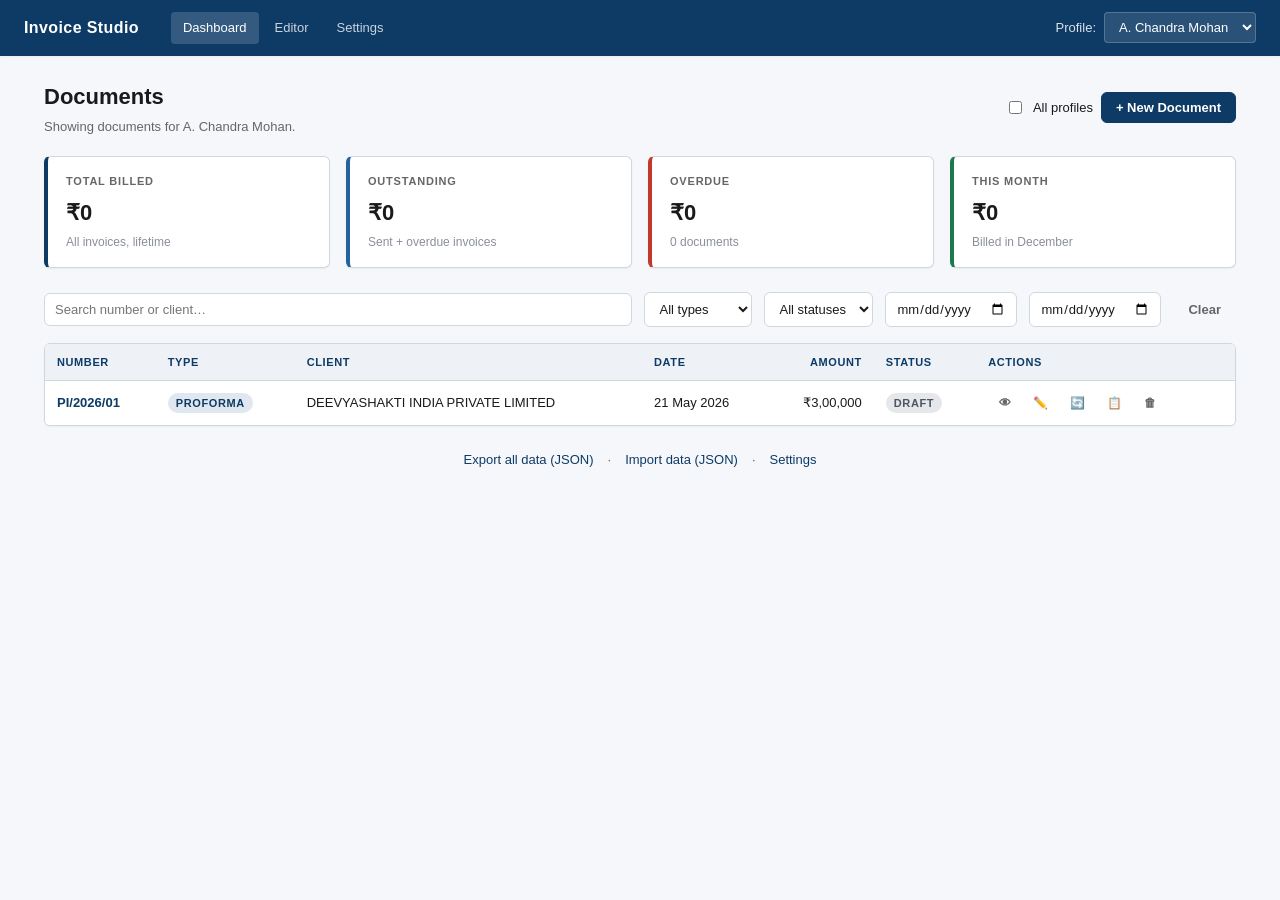
==== index.html @ 00c02a69 "Initial commit: Invoice Studio v1" ====
<!doctype html>
<html lang="en">
<head>
  <meta charset="utf-8">
  <meta name="viewport" content="width=device-width, initial-scale=1">
  <title>Dashboard — Invoice Studio</title>
  <link rel="stylesheet" href="assets/css/app.css">
</head>
<body>

  <header class="app-topbar">
    <h1 class="app-topbar__title">Invoice Studio</h1>
    <nav class="app-topbar__nav">
      <a href="index.html" class="is-active">Dashboard</a>
      <a href="editor.html?type=proforma">Editor</a>
      <a href="settings.html">Settings</a>
    </nav>
    <span class="app-topbar__spacer"></span>
    <div class="app-topbar__profile-pick">
      <span>Profile:</span>
      <select id="profile-switcher"></select>
    </div>
  </header>

  <div class="page">
    <div class="page__header">
      <div>
        <h2 class="page__title">Documents</h2>
        <p class="page__subtitle" id="scope-line">Showing documents for the active profile.</p>
      </div>
      <div style="display:flex;gap:8px;">
        <label class="checkbox-row" style="margin:0;">
          <input type="checkbox" id="show-all-profiles"> All profiles
        </label>
        <a class="btn btn--primary" href="editor.html?type=proforma">+ New Document</a>
      </div>
    </div>

    <!-- KPIs -->
    <div class="kpi-strip">
      <div class="kpi">
        <p class="kpi__label">Total Billed</p>
        <p class="kpi__value" id="kpi-billed">₹0</p>
        <p class="kpi__hint">All invoices, lifetime</p>
      </div>
      <div class="kpi kpi--info">
        <p class="kpi__label">Outstanding</p>
        <p class="kpi__value" id="kpi-outstanding">₹0</p>
        <p class="kpi__hint">Sent + overdue invoices</p>
      </div>
      <div class="kpi kpi--danger">
        <p class="kpi__label">Overdue</p>
        <p class="kpi__value" id="kpi-overdue">₹0</p>
        <p class="kpi__hint" id="kpi-overdue-count">0 documents</p>
      </div>
      <div class="kpi kpi--success">
        <p class="kpi__label">This Month</p>
        <p class="kpi__value" id="kpi-month">₹0</p>
        <p class="kpi__hint" id="kpi-month-label">Billed this month</p>
      </div>
    </div>

    <!-- Filters -->
    <div class="filters">
      <div class="field" style="flex:1;min-width:200px;">
        <input class="field__input" type="text" id="f-search" placeholder="Search number or client…">
      </div>
      <div class="field">
        <select class="field__select" id="f-type">
          <option value="all">All types</option>
          <option value="proforma">Proforma</option>
          <option value="invoice">Tax Invoice</option>
        </select>
      </div>
      <div class="field">
        <select class="field__select" id="f-status">
          <option value="all">All statuses</option>
          <option value="draft">Draft</option>
          <option value="sent">Sent</option>
          <option value="paid">Paid</option>
          <option value="overdue">Overdue</option>
          <option value="converted">Converted</option>
        </select>
      </div>
      <div class="field">
        <input class="field__input" type="date" id="f-date-from" placeholder="From">
      </div>
      <div class="field">
        <input class="field__input" type="date" id="f-date-to" placeholder="To">
      </div>
      <button class="btn btn--ghost" id="btn-clear-filters">Clear</button>
    </div>

    <!-- Table -->
    <div class="card" style="overflow:hidden;">
      <table class="tbl" id="docs-table">
        <thead>
          <tr>
            <th>Number</th>
            <th>Type</th>
            <th>Client</th>
            <th>Date</th>
            <th class="num">Amount</th>
            <th>Status</th>
            <th>Actions</th>
          </tr>
        </thead>
        <tbody id="docs-body"></tbody>
      </table>
      <div id="empty-state" style="display:none;" class="empty">
        <h3>No documents</h3>
        <p>Try adjusting filters or create a new document.</p>
        <a class="btn btn--primary" href="editor.html?type=proforma">+ New Document</a>
      </div>
    </div>

    <footer style="margin-top:24px;display:flex;gap:14px;justify-content:center;font-size:13px;color:var(--app-muted);">
      <a href="#" id="btn-export-all">Export all data (JSON)</a>
      <span>·</span>
      <a href="#" id="btn-import-all">Import data (JSON)</a>
      <span>·</span>
      <a href="settings.html">Settings</a>
    </footer>
    <input type="file" id="hidden-import" accept="application/json,.json" style="display:none;">
  </div>

  <div class="toast-host" id="toast-host"></div>

  <script src="assets/js/store.js"></script>
  <script src="assets/js/numbering.js"></script>
  <script src="assets/js/calc.js"></script>
  <script src="assets/js/convert.js"></script>
  <script src="assets/js/dashboard.js"></script>
</body>
</html>
---- assets/css/app.css ----
/* app.css — UI chrome for dashboard, editor, settings, preview toolbar.
 * invoice.css owns the print template; this file owns everything else.
 */

:root {
  --app-navy: #0d3b66;
  --app-navy-dark: #08294a;
  --app-bg: #f5f7fa;
  --app-surface: #ffffff;
  --app-border: #d0d7de;
  --app-border-strong: #b6c0cc;
  --app-text: #1a1a1a;
  --app-muted: #666666;
  --app-muted-soft: #8a8f98;
  --app-danger: #c0392b;
  --app-success: #1e7a4d;
  --app-warning: #b3791d;
  --app-info: #2563a0;
  --app-purple: #6d3a93;
  --app-radius: 6px;
  --app-shadow-sm: 0 1px 2px rgba(13, 59, 102, 0.06);
  --app-shadow-md: 0 4px 14px rgba(13, 59, 102, 0.08);
}

* { box-sizing: border-box; }

html, body {
  margin: 0;
  padding: 0;
  background: var(--app-bg);
  color: var(--app-text);
  font-family: -apple-system, BlinkMacSystemFont, "Helvetica Neue", Helvetica, Arial, sans-serif;
  font-size: 14px;
  line-height: 1.5;
  font-variant-numeric: tabular-nums;
}

a { color: var(--app-navy); text-decoration: none; }
a:hover { text-decoration: underline; }

/* ---------- App top bar ---------- */

.app-topbar {
  background: var(--app-navy);
  color: #fff;
  padding: 12px 24px;
  display: flex;
  align-items: center;
  gap: 24px;
  box-shadow: var(--app-shadow-sm);
}

.app-topbar__title {
  margin: 0;
  font-size: 16px;
  font-weight: 700;
  letter-spacing: 0.4px;
}

.app-topbar__nav {
  display: flex;
  gap: 4px;
  margin-left: 8px;
}

.app-topbar__nav a {
  color: rgba(255, 255, 255, 0.78);
  padding: 6px 12px;
  border-radius: 4px;
  font-size: 13px;
  font-weight: 500;
}

.app-topbar__nav a:hover {
  background: rgba(255, 255, 255, 0.1);
  color: #fff;
  text-decoration: none;
}

.app-topbar__nav a.is-active {
  background: rgba(255, 255, 255, 0.16);
  color: #fff;
}

.app-topbar__spacer { flex: 1; }

.app-topbar__profile-pick {
  display: flex;
  align-items: center;
  gap: 8px;
  font-size: 13px;
  color: rgba(255, 255, 255, 0.85);
}

.app-topbar__profile-pick select {
  background: rgba(255, 255, 255, 0.12);
  color: #fff;
  border: 1px solid rgba(255, 255, 255, 0.2);
  padding: 6px 10px;
  border-radius: 4px;
  font-size: 13px;
}

.app-topbar__profile-pick select option {
  color: var(--app-text);
}

/* ---------- Buttons ---------- */

.btn {
  display: inline-flex;
  align-items: center;
  gap: 6px;
  padding: 8px 14px;
  font-size: 13px;
  font-weight: 600;
  border-radius: var(--app-radius);
  border: 1px solid var(--app-border);
  background: var(--app-surface);
  color: var(--app-text);
  cursor: pointer;
  line-height: 1;
  transition: background 0.12s, border-color 0.12s, color 0.12s;
}

.btn:hover { background: #f0f3f7; }

.btn:disabled, .btn[aria-disabled="true"] {
  opacity: 0.5;
  cursor: not-allowed;
}

.btn--primary {
  background: var(--app-navy);
  border-color: var(--app-navy);
  color: #fff;
}
.btn--primary:hover { background: var(--app-navy-dark); border-color: var(--app-navy-dark); }

.btn--danger {
  background: #fff;
  border-color: var(--app-danger);
  color: var(--app-danger);
}
.btn--danger:hover { background: var(--app-danger); color: #fff; }

.btn--ghost {
  background: transparent;
  border-color: transparent;
  color: var(--app-muted);
}
.btn--ghost:hover {
  background: #eef2f7;
  color: var(--app-text);
}

.btn--sm { padding: 5px 10px; font-size: 12px; }
.btn--icon { padding: 6px 8px; }

/* ---------- Page layout ---------- */

.page {
  max-width: 1240px;
  margin: 0 auto;
  padding: 24px;
}

.page-narrow {
  max-width: 880px;
  margin: 0 auto;
  padding: 24px;
}

.page__header {
  display: flex;
  align-items: center;
  justify-content: space-between;
  gap: 16px;
  margin-bottom: 20px;
}

.page__title {
  margin: 0;
  font-size: 22px;
  font-weight: 700;
  color: var(--app-text);
}

.page__subtitle {
  margin: 4px 0 0;
  color: var(--app-muted);
  font-size: 13px;
}

/* ---------- Cards ---------- */

.card {
  background: var(--app-surface);
  border: 1px solid var(--app-border);
  border-radius: var(--app-radius);
  box-shadow: var(--app-shadow-sm);
}

.card__body { padding: 18px; }

.card__header {
  padding: 14px 18px;
  border-bottom: 1px solid var(--app-border);
  display: flex;
  align-items: center;
  justify-content: space-between;
}

.card__title {
  margin: 0;
  font-size: 14px;
  font-weight: 700;
  text-transform: uppercase;
  letter-spacing: 0.6px;
  color: var(--app-navy);
}

/* ---------- KPI strip ---------- */

.kpi-strip {
  display: grid;
  grid-template-columns: repeat(4, 1fr);
  gap: 16px;
  margin-bottom: 24px;
}

.kpi {
  background: var(--app-surface);
  border: 1px solid var(--app-border);
  border-left: 4px solid var(--app-navy);
  border-radius: var(--app-radius);
  padding: 16px 18px;
  box-shadow: var(--app-shadow-sm);
}

.kpi__label {
  font-size: 11px;
  text-transform: uppercase;
  letter-spacing: 0.8px;
  color: var(--app-muted);
  margin: 0 0 6px;
  font-weight: 600;
}

.kpi__value {
  font-size: 22px;
  font-weight: 700;
  color: var(--app-text);
  margin: 0;
}

.kpi__hint {
  margin: 4px 0 0;
  font-size: 12px;
  color: var(--app-muted-soft);
}

.kpi--danger { border-left-color: var(--app-danger); }
.kpi--success { border-left-color: var(--app-success); }
.kpi--info { border-left-color: var(--app-info); }

/* ---------- Tables ---------- */

.tbl {
  width: 100%;
  border-collapse: collapse;
  background: var(--app-surface);
}

.tbl th, .tbl td {
  padding: 10px 12px;
  text-align: left;
  border-bottom: 1px solid var(--app-border);
  vertical-align: middle;
  font-size: 13px;
}

.tbl th {
  background: #eef2f7;
  font-size: 11px;
  font-weight: 700;
  text-transform: uppercase;
  letter-spacing: 0.6px;
  color: var(--app-navy);
}

.tbl td.num, .tbl th.num { text-align: right; }

.tbl tr:last-child td { border-bottom: none; }

.tbl tr:hover td { background: #fafbfd; }

/* ---------- Status pills ---------- */

.pill {
  display: inline-block;
  padding: 2px 8px;
  border-radius: 999px;
  font-size: 11px;
  font-weight: 700;
  text-transform: uppercase;
  letter-spacing: 0.6px;
  background: #e5e7eb;
  color: #4b5563;
}
.pill--draft     { background: #e5e7eb; color: #4b5563; }
.pill--sent      { background: #dbeafe; color: #1d4ed8; }
.pill--paid      { background: #d1fae5; color: #047857; }
.pill--overdue   { background: #fee2e2; color: #b91c1c; }
.pill--converted { background: #ede9fe; color: #6d28d9; }
.pill--proforma  { background: #e0e7ef; color: #0d3b66; }
.pill--invoice   { background: #0d3b66; color: #fff; }

/* ---------- Forms ---------- */

.field {
  display: block;
  margin-bottom: 14px;
}

.field__label {
  display: block;
  font-size: 12px;
  font-weight: 600;
  color: var(--app-muted);
  text-transform: uppercase;
  letter-spacing: 0.6px;
  margin-bottom: 6px;
}

.field__input,
.field__select,
.field__textarea {
  width: 100%;
  padding: 8px 10px;
  border: 1px solid var(--app-border);
  border-radius: var(--app-radius);
  font-size: 13px;
  font-family: inherit;
  background: #fff;
  color: var(--app-text);
}

.field__input:focus,
.field__select:focus,
.field__textarea:focus {
  outline: none;
  border-color: var(--app-navy);
  box-shadow: 0 0 0 3px rgba(13, 59, 102, 0.12);
}

.field__textarea { min-height: 80px; resize: vertical; }

.field-row {
  display: grid;
  grid-template-columns: repeat(2, 1fr);
  gap: 12px;
}

.field-row--3 { grid-template-columns: repeat(3, 1fr); }
.field-row--4 { grid-template-columns: repeat(4, 1fr); }

.field__hint {
  margin-top: 4px;
  font-size: 11px;
  color: var(--app-muted);
}

.field__error {
  margin-top: 4px;
  font-size: 11px;
  color: var(--app-danger);
}

.checkbox-row {
  display: flex;
  align-items: center;
  gap: 8px;
  margin-bottom: 8px;
  font-size: 13px;
}

.radio-group {
  display: inline-flex;
  border: 1px solid var(--app-border);
  border-radius: var(--app-radius);
  overflow: hidden;
}

.radio-group label {
  padding: 6px 12px;
  font-size: 13px;
  cursor: pointer;
  background: #fff;
  border-right: 1px solid var(--app-border);
}

.radio-group label:last-child { border-right: none; }

.radio-group input[type="radio"] {
  display: none;
}

.radio-group input[type="radio"]:checked + span {
  /* nothing — wrapper handles styling */
}

.radio-group label.is-active {
  background: var(--app-navy);
  color: #fff;
}

/* ---------- Filters bar ---------- */

.filters {
  display: flex;
  gap: 12px;
  align-items: center;
  margin-bottom: 16px;
  flex-wrap: wrap;
}

.filters .field {
  margin-bottom: 0;
}

/* ---------- Empty state ---------- */

.empty {
  text-align: center;
  padding: 48px 24px;
  color: var(--app-muted);
  background: var(--app-surface);
  border: 1px dashed var(--app-border-strong);
  border-radius: var(--app-radius);
}

.empty h3 {
  margin: 0 0 6px;
  font-size: 16px;
  color: var(--app-text);
}

.empty p { margin: 0 0 14px; font-size: 13px; }

/* ---------- Toolbar (preview) ---------- */

.toolbar {
  background: var(--app-surface);
  border-bottom: 1px solid var(--app-border);
  padding: 10px 24px;
  display: flex;
  align-items: center;
  gap: 8px;
  position: sticky;
  top: 0;
  z-index: 10;
  box-shadow: var(--app-shadow-sm);
}

.toolbar__title {
  margin: 0;
  font-size: 14px;
  font-weight: 700;
  margin-right: 12px;
}

.toolbar__spacer { flex: 1; }

/* ---------- Editor split layout ---------- */

.editor {
  display: grid;
  grid-template-columns: minmax(0, 1.05fr) minmax(0, 1fr);
  gap: 24px;
  align-items: start;
}

.editor__form {
  min-width: 0;
}

.editor__preview {
  position: sticky;
  top: 80px;
  height: calc(100vh - 96px);
  border: 1px solid var(--app-border);
  border-radius: var(--app-radius);
  background: #fff;
  overflow: hidden;
  box-shadow: var(--app-shadow-md);
}

.editor__preview iframe {
  width: 100%;
  height: 100%;
  border: 0;
  background: #fff;
}

.editor__section {
  margin-bottom: 18px;
}

.editor__section summary {
  cursor: pointer;
  padding: 12px 16px;
  font-weight: 700;
  font-size: 13px;
  text-transform: uppercase;
  letter-spacing: 0.6px;
  color: var(--app-navy);
  background: #eef2f7;
  border-radius: var(--app-radius);
  list-style: none;
}

.editor__section summary::-webkit-details-marker { display: none; }

.editor__section[open] summary {
  border-radius: var(--app-radius) var(--app-radius) 0 0;
}

.editor__section-body {
  border: 1px solid var(--app-border);
  border-top: 0;
  border-radius: 0 0 var(--app-radius) var(--app-radius);
  padding: 18px;
  background: var(--app-surface);
}

/* ---------- Totals sticky panel ---------- */

.totals-panel {
  position: sticky;
  bottom: 0;
  background: #fff;
  border: 1px solid var(--app-border);
  border-radius: var(--app-radius);
  padding: 14px 18px;
  margin-top: 18px;
  box-shadow: 0 -6px 14px rgba(13, 59, 102, 0.06);
}

.totals-panel__row {
  display: flex;
  justify-content: space-between;
  padding: 4px 0;
  font-size: 13px;
}

.totals-panel__row--grand {
  font-size: 16px;
  font-weight: 700;
  border-top: 1px solid var(--app-border);
  margin-top: 6px;
  padding-top: 8px;
  color: var(--app-navy);
}

.totals-panel__words {
  margin-top: 8px;
  font-size: 12px;
  color: var(--app-muted);
  font-style: italic;
}

/* ---------- Items mini-table inside editor ---------- */

.items-edit {
  width: 100%;
  border-collapse: collapse;
}

.items-edit th, .items-edit td {
  padding: 6px 8px;
  border-bottom: 1px solid var(--app-border);
  vertical-align: top;
}

.items-edit th {
  font-size: 11px;
  text-transform: uppercase;
  letter-spacing: 0.5px;
  color: var(--app-muted);
  text-align: left;
  background: #f5f7fa;
}

.items-edit input,
.items-edit textarea {
  width: 100%;
  border: 1px solid var(--app-border);
  border-radius: 4px;
  padding: 6px 8px;
  font-size: 13px;
  font-family: inherit;
}

.items-edit textarea { min-height: 36px; resize: vertical; }

.items-edit input.num { text-align: right; }

.items-edit td.actions { width: 32px; }

/* ---------- Modal ---------- */

.modal {
  position: fixed;
  inset: 0;
  background: rgba(8, 41, 74, 0.45);
  display: none;
  align-items: center;
  justify-content: center;
  z-index: 100;
}

.modal.is-open { display: flex; }

.modal__panel {
  background: #fff;
  border-radius: 8px;
  padding: 24px;
  width: min(560px, 92vw);
  max-height: 90vh;
  overflow-y: auto;
  box-shadow: 0 20px 50px rgba(0, 0, 0, 0.25);
}

.modal__title {
  margin: 0 0 12px;
  font-size: 16px;
  font-weight: 700;
}

.modal__actions {
  display: flex;
  gap: 8px;
  justify-content: flex-end;
  margin-top: 18px;
}

/* ---------- Tabs ---------- */

.tabs {
  display: flex;
  gap: 0;
  border-bottom: 1px solid var(--app-border);
  margin-bottom: 20px;
}

.tabs__tab {
  padding: 10px 18px;
  background: none;
  border: 0;
  border-bottom: 2px solid transparent;
  font-size: 13px;
  font-weight: 600;
  color: var(--app-muted);
  cursor: pointer;
}

.tabs__tab.is-active {
  color: var(--app-navy);
  border-bottom-color: var(--app-navy);
}

/* ---------- Toast ---------- */

.toast-host {
  position: fixed;
  bottom: 24px;
  right: 24px;
  z-index: 200;
  display: flex;
  flex-direction: column;
  gap: 8px;
}

.toast {
  background: var(--app-text);
  color: #fff;
  padding: 10px 14px;
  border-radius: 6px;
  font-size: 13px;
  box-shadow: 0 6px 20px rgba(0, 0, 0, 0.2);
  animation: toast-in 0.18s ease-out;
}

.toast--error { background: var(--app-danger); }
.toast--success { background: var(--app-success); }

@keyframes toast-in {
  from { transform: translateY(8px); opacity: 0; }
  to { transform: translateY(0); opacity: 1; }
}

/* ---------- Responsive ---------- */

@media (max-width: 960px) {
  .editor {
    grid-template-columns: 1fr;
  }
  .editor__preview {
    position: static;
    height: 60vh;
  }
  .kpi-strip { grid-template-columns: repeat(2, 1fr); }
  .field-row, .field-row--3, .field-row--4 { grid-template-columns: 1fr; }
}

@media (max-width: 640px) {
  .kpi-strip { grid-template-columns: 1fr; }
  .page { padding: 16px; }
  .tbl thead { display: none; }
  .tbl tbody tr {
    display: block;
    margin-bottom: 12px;
    border: 1px solid var(--app-border);
    border-radius: var(--app-radius);
    background: #fff;
  }
  .tbl tbody td {
    display: flex;
    justify-content: space-between;
    border-bottom: 1px solid var(--app-border);
  }
  .tbl tbody td::before {
    content: attr(data-label);
    font-weight: 600;
    color: var(--app-muted);
    font-size: 11px;
    text-transform: uppercase;
  }
  .tbl tbody tr td:last-child { border-bottom: none; }
}

/* ---------- Print: hide app chrome ---------- */

@media print {
  .app-topbar, .toolbar, .no-print { display: none !important; }
}
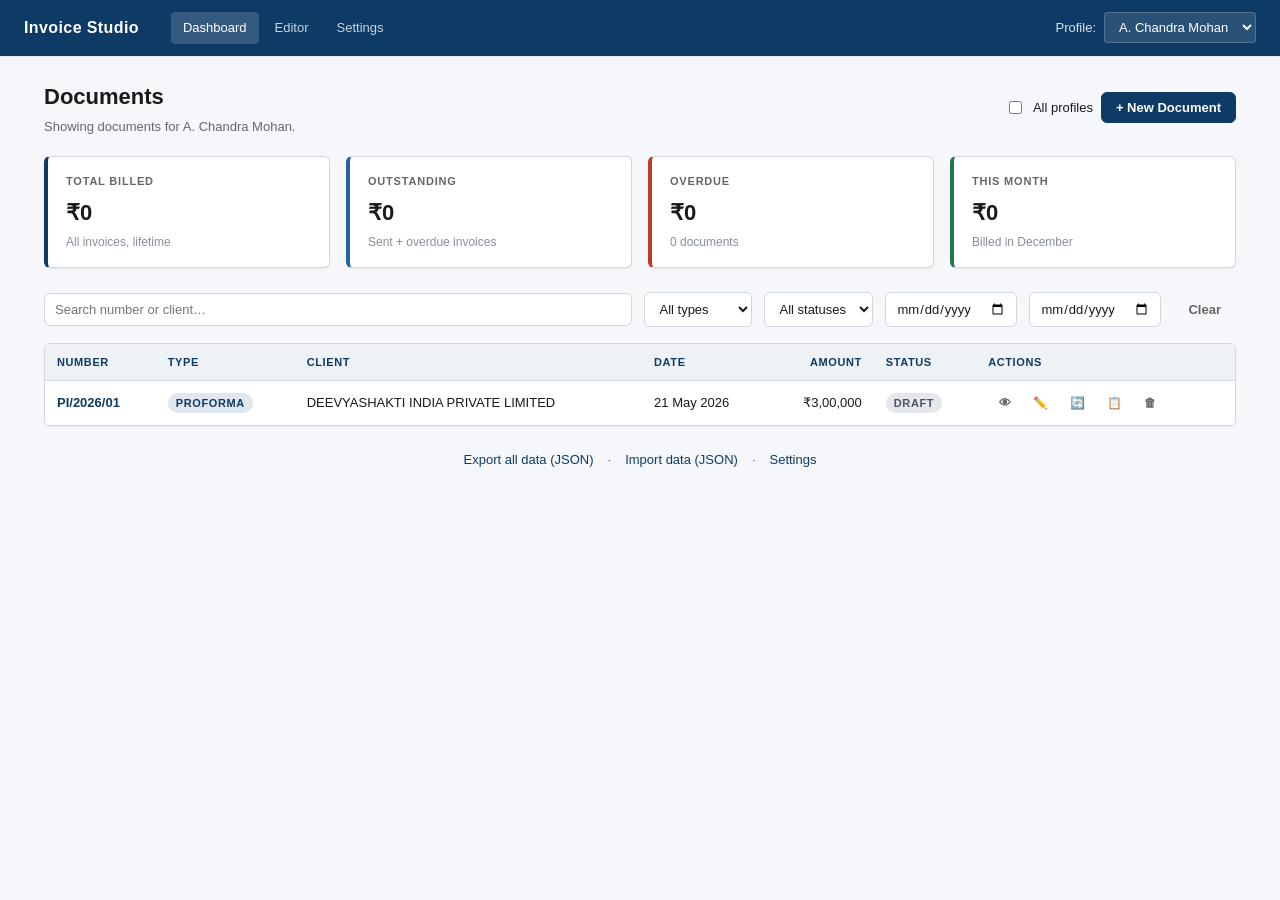
==== commit 354f5948: "v2 changes: density-tuned A4 (single-page PDF), HSN/SAC column, bulk-GST apply, tranche-picker modal" ====
--- a/index.html
+++ b/index.html
@@ -5,6 +5,7 @@
   <meta name="viewport" content="width=device-width, initial-scale=1">
   <title>Dashboard — Invoice Studio</title>
   <link rel="stylesheet" href="assets/css/app.css">
+  <script src="assets/js/theme.js"></script>
 </head>
 <body>
 
--- a/assets/css/app.css
+++ b/assets/css/app.css
@@ -3,8 +3,13 @@
  */
 
 :root {
-  --app-navy: #0d3b66;
-  --app-navy-dark: #08294a;
+  /* Theme primary — overridden per body[data-theme]. Keep in sync with invoice.css. */
+  --theme-primary: #0d3b66;
+  --theme-primary-dark: #08294a;
+  --theme-accent: #0d3b66;
+
+  --app-navy: var(--theme-primary);
+  --app-navy-dark: var(--theme-primary-dark);
   --app-bg: #f5f7fa;
   --app-surface: #ffffff;
   --app-border: #d0d7de;
@@ -18,9 +23,19 @@
   --app-info: #2563a0;
   --app-purple: #6d3a93;
   --app-radius: 6px;
-  --app-shadow-sm: 0 1px 2px rgba(13, 59, 102, 0.06);
-  --app-shadow-md: 0 4px 14px rgba(13, 59, 102, 0.08);
-}
+  --app-shadow-sm: 0 1px 2px rgba(0, 0, 0, 0.06);
+  --app-shadow-md: 0 4px 14px rgba(0, 0, 0, 0.08);
+}
+
+/* ---------- Theme presets ----------
+ * Apply via <html data-theme="forest"> (handled by theme.js). Setting on
+ * :root ensures cascading custom-property variables update everywhere. */
+:root[data-theme="navy"]     { --theme-primary: #0d3b66; --theme-primary-dark: #08294a; --theme-accent: #0d3b66; }
+:root[data-theme="forest"]   { --theme-primary: #14532d; --theme-primary-dark: #0a3a1f; --theme-accent: #14532d; }
+:root[data-theme="burgundy"] { --theme-primary: #7c2d4c; --theme-primary-dark: #561d34; --theme-accent: #7c2d4c; }
+:root[data-theme="charcoal"] { --theme-primary: #1f2937; --theme-primary-dark: #111827; --theme-accent: #1f2937; }
+:root[data-theme="plum"]     { --theme-primary: #581c87; --theme-primary-dark: #3b0f5c; --theme-accent: #581c87; }
+:root[data-theme="teal"]     { --theme-primary: #0f766e; --theme-primary-dark: #0a514c; --theme-accent: #0f766e; }
 
 * { box-sizing: border-box; }
 
